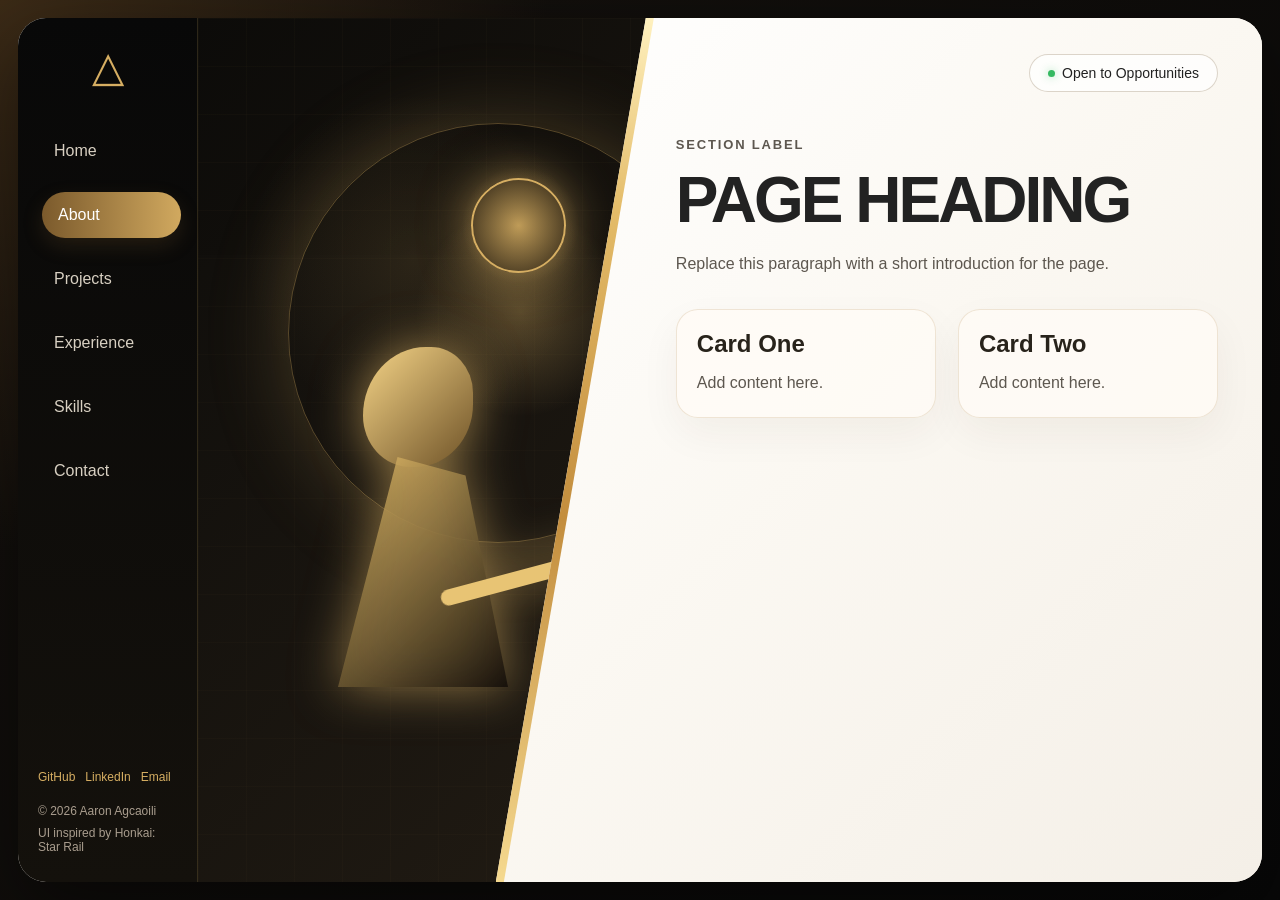
==== about.html @ 5feaa180 ""Forgot to stage the following change"" ====
<!DOCTYPE html>
<html lang="en">
<head>
  <meta charset="UTF-8" />
  <meta name="viewport" content="width=device-width, initial-scale=1.0" />

  <meta
    name="description"
    content="Aaron Agcaoili's computer science and cybersecurity portfolio."
  />

  <title>About | Aaron Agcaoili</title>

  <link rel="stylesheet" href="styles.css" />
</head>

<body>
  <main class="portfolio-shell">
    <aside class="sidebar">
      <a class="logo" href="index.html" aria-label="Return to homepage">
        △
      </a>

      <nav class="nav" aria-label="Main navigation">
        <a href="index.html">Home</a>
        <a href="about.html" class="active">About</a>
        <a href="projects.html">Projects</a>
        <a href="experience.html">Experience</a>
        <a href="skills.html">Skills</a>
        <a href="contact.html">Contact</a>
      </nav>

      <div class="sidebar-footer">
        <div class="socials">
          <a
            href="https://github.com/Iamironman15"
            target="_blank"
            rel="noopener noreferrer"
          >
            GitHub
          </a>

          <a
            href="https://www.linkedin.com/in/aaronagcaoili/"
            target="_blank"
            rel="noopener noreferrer"
          >
            LinkedIn
          </a>

          <a href="mailto:aaron08831@gmail.com">
            Email
          </a>
        </div>

        <p>© 2026 Aaron Agcaoili</p>
        <p>UI inspired by Honkai: Star Rail</p>
      </div>
    </aside>

    <section class="hero-art" aria-hidden="true">
      <div class="hero-glow"></div>
      <div class="orb"></div>

      <div class="figure">
        <div class="head"></div>
        <div class="body"></div>
        <div class="arm"></div>
      </div>
    </section>

    <section class="content-panel">
      <div class="page-content">
        <div class="status">
          <span class="status-dot" aria-hidden="true"></span>
          Open to Opportunities
        </div>

        <header class="page-header">
          <p class="page-eyebrow">SECTION LABEL</p>

          <h1>PAGE HEADING</h1>

          <p>
            Replace this paragraph with a short introduction for the page.
          </p>
        </header>

        <section class="page-grid">
          <article class="page-card">
            <h2>Card One</h2>
            <p>
              Add content here.
            </p>
          </article>

          <article class="page-card">
            <h2>Card Two</h2>
            <p>
              Add content here.
            </p>
          </article>
        </section>
      </div>
    </section>
  </main>

  <script src="script.js"></script>
</body>
</html>
---- styles.css ----
:root {
  --sidebar-width: 180px;
  --hero-width: 36%;
  --diag-offset: 150px;
  --diag-line-width: 8px;
  --shell-radius: 28px;

  --page-bg-light: #ffffff;

  --right-panel-bg:
    linear-gradient(
      135deg,
      #ffffff 0%,
      #fbf8f2 45%,
      #f4efe7 100%
    );

  --gold-1: #fff1bf;
  --gold-2: #e4bc69;
  --gold-3: #c38d3d;
  --gold-4: #f5d98f;

  --gold-main: #d6ae62;
  --gold-dark: #7b5a2c;
  --gold-soft: rgba(214, 174, 98, 0.3);

  --text-dark: #222222;
  --text-medium: #5d574f;
  --card-background: rgba(255, 252, 246, 0.78);
  --card-border: rgba(166, 125, 58, 0.18);
}

/* ------------------------------
   Global styles
------------------------------ */

* {
  box-sizing: border-box;
  margin: 0;
  padding: 0;
}

html {
  min-width: 320px;
  scroll-behavior: smooth;
  scrollbar-width: none;
}

body {
  min-width: 320px;
  min-height: 100vh;
  padding: 18px;

  font-family: Arial, Helvetica, sans-serif;
  color: #1f1f1f;

  background:
    radial-gradient(
      circle at top left,
      #3b2a16,
      transparent 35%
    ),
    linear-gradient(
      135deg,
      #15110d,
      #080808
    );

  overflow-x: hidden;
  -ms-overflow-style: none;
}

html::-webkit-scrollbar,
body::-webkit-scrollbar {
  display: none;
}

a {
  color: inherit;
  text-decoration: none;
}

button,
a {
  -webkit-tap-highlight-color: transparent;
}

img,
video,
svg {
  display: block;
  max-width: 100%;
}

/* ------------------------------
   Main shell
------------------------------ */

.portfolio-shell {
  position: relative;

  display: grid;
  grid-template-columns:
    var(--sidebar-width)
    var(--hero-width)
    minmax(0, 1fr);

  min-height: calc(100vh - 36px);

  overflow: hidden;
  border: none;
  border-radius: var(--shell-radius);

  background: var(--right-panel-bg);

  box-shadow:
    0 30px 80px rgba(0, 0, 0, 0.45);
}

/* Gold diagonal boundary line */

.portfolio-shell::after {
  content: "";

  position: absolute;
  z-index: 30;

  top: 0;
  bottom: 0;

  left:
    calc(
      var(--sidebar-width)
      + var(--hero-width)
      - var(--diag-offset)
    );

  width:
    calc(
      var(--diag-offset)
      + var(--diag-line-width)
    );

  pointer-events: none;

  background:
    linear-gradient(
      180deg,
      var(--gold-1) 0%,
      var(--gold-2) 22%,
      var(--gold-3) 58%,
      var(--gold-4) 100%
    );

  clip-path:
    polygon(
      calc(100% - var(--diag-line-width)) 0,
      100% 0,
      var(--diag-line-width) 100%,
      0 100%
    );

  filter:
    drop-shadow(
      0 0 8px rgba(214, 174, 98, 0.45)
    )
    drop-shadow(
      0 0 18px rgba(214, 174, 98, 0.2)
    );
}

/* ------------------------------
   Sidebar
------------------------------ */

.sidebar {
  position: relative;
  z-index: 20;

  display: flex;
  flex-direction: column;

  min-width: 0;
  padding: 28px 20px;

  color: #f5ead7;

  background:
    linear-gradient(
      180deg,
      #080808,
      #14110c
    );

  border-right:
    1px solid rgba(212, 175, 100, 0.18);
}

.logo {
  display: block;

  margin-bottom: 40px;

  color: var(--gold-main);
  font-size: 42px;
  line-height: 1;
  text-align: center;

  transition:
    color 0.2s ease,
    transform 0.2s ease;
}

.logo:hover {
  color: var(--gold-1);
  transform: scale(1.08);
}

.nav {
  display: flex;
  flex-direction: column;
  gap: 18px;
}

.nav a {
  padding: 14px 16px;

  border-radius: 999px;

  color: #d8d0c2;

  transition:
    background 0.2s ease,
    color 0.2s ease,
    transform 0.2s ease,
    box-shadow 0.2s ease;
}

.nav a:hover,
.nav a.active {
  color: #ffffff;

  background:
    linear-gradient(
      90deg,
      #7b5a2c,
      #d1a95f
    );

  transform: translateX(4px);

  box-shadow:
    0 8px 20px rgba(123, 90, 44, 0.22);
}

.nav a:focus-visible,
.logo:focus-visible,
.socials a:focus-visible {
  outline: 2px solid var(--gold-2);
  outline-offset: 4px;
}

.sidebar-footer {
  margin-top: auto;

  color: #a99d8e;
  font-size: 12px;
}

.sidebar-footer p {
  margin-top: 8px;
}

.socials {
  display: flex;
  flex-wrap: wrap;
  gap: 10px;

  margin-bottom: 20px;
}

.socials a {
  color: var(--gold-main);

  transition:
    color 0.2s ease,
    transform 0.2s ease;
}

.socials a:hover {
  color: var(--gold-1);
  transform: translateY(-1px);
}

/* ------------------------------
   Hero art
------------------------------ */

.hero-art {
  position: relative;
  z-index: 1;

  min-width: 0;
  overflow: hidden;

  background:
    radial-gradient(
      circle at 72% 24%,
      rgba(214, 174, 98, 0.35),
      transparent 8%
    ),
    radial-gradient(
      circle at 72% 34%,
      rgba(214, 174, 98, 0.32),
      transparent 16%
    ),
    radial-gradient(
      circle at 48% 28%,
      rgba(214, 174, 98, 0.12),
      transparent 25%
    ),
    linear-gradient(
      135deg,
      #0d0c0a,
      #211b13
    );
}

.hero-art::before {
  content: "";

  position: absolute;
  inset: 0;

  background-image:
    linear-gradient(
      rgba(214, 174, 98, 0.08) 1px,
      transparent 1px
    ),
    linear-gradient(
      90deg,
      rgba(214, 174, 98, 0.08) 1px,
      transparent 1px
    );

  background-size: 48px 48px;
  opacity: 0.3;
}

.hero-glow {
  position: absolute;

  top: 105px;
  left: 90px;

  width: 420px;
  height: 420px;

  border:
    1px solid rgba(214, 174, 98, 0.35);
  border-radius: 50%;

  box-shadow:
    0 0 80px rgba(214, 174, 98, 0.25);
}

.orb {
  position: absolute;

  top: 160px;
  right: 80px;

  width: 95px;
  height: 95px;

  border: 2px solid var(--gold-main);
  border-radius: 50%;

  background:
    radial-gradient(
      circle,
      rgba(214, 174, 98, 0.8),
      rgba(45, 35, 20, 0.9)
    );

  box-shadow:
    0 0 50px rgba(214, 174, 98, 0.7);
}

.figure {
  position: absolute;

  left: 95px;
  bottom: 115px;

  width: 260px;
  height: 420px;

  filter:
    drop-shadow(
      0 0 25px rgba(214, 174, 98, 0.7)
    );
}

.head {
  width: 110px;
  height: 120px;

  margin-left: 70px;

  border-radius: 60% 40% 55% 45%;

  background:
    linear-gradient(
      135deg,
      #f5d487,
      #6e5227
    );
}

.body {
  width: 170px;
  height: 230px;

  margin-top: -10px;
  margin-left: 45px;

  background:
    linear-gradient(
      135deg,
      rgba(242, 200, 111, 0.8),
      rgba(20, 15, 10, 0.9)
    );

  clip-path:
    polygon(
      35% 0,
      75% 8%,
      100% 100%,
      0 100%
    );
}

.arm {
  width: 190px;
  height: 16px;

  margin-top: -120px;
  margin-left: 145px;

  border-radius: 999px;

  background: #e8c474;

  transform: rotate(-15deg);
}

/* ------------------------------
   Right content panel
------------------------------ */

.content-panel {
  position: relative;
  z-index: 5;

  min-width: 0;
  margin-left: calc(-1 * var(--diag-offset));

  overflow: hidden;

  background: var(--right-panel-bg);

  clip-path:
    polygon(
      var(--diag-offset) 0,
      100% 0,
      100% 100%,
      0 100%
    );
}

.content-inner {
  position: relative;
  z-index: 6;

  min-width: 0;
  min-height: 100%;

  padding: 36px 44px 36px 180px;
}

/* ------------------------------
   Diagonal staircase alignment
------------------------------ */

.diagonal-step {
  transition:
    margin-left 0.2s ease;
}

.step-1 {
  max-width: calc(100% - 52px);
  margin-left: 12px;
}

.step-2 {
  max-width: calc(100% + 48px);
  margin-left: -48px;
}

.step-3 {
  max-width: calc(100% + 72px);
  margin-left: -90px;
}

/* ------------------------------
   Status pill
------------------------------ */

.status {
  display: flex;
  align-items: center;
  gap: 7px;

  width: fit-content;
  margin-left: auto;
  padding: 10px 18px;

  border:
    1px solid rgba(115, 90, 49, 0.25);
  border-radius: 999px;

  background:
    rgba(255, 255, 255, 0.72);

  color: #222222;
  font-size: 14px;
}

.status-dot {
  width: 7px;
  height: 7px;

  border-radius: 50%;

  background: #35b961;

  box-shadow:
    0 0 8px rgba(53, 185, 97, 0.45);
}

/* ------------------------------
   Introduction
------------------------------ */

.intro {
  max-width: 720px;
  margin-top: 42px;
}

.intro h1 {
  color: var(--text-dark);

  font-size:
    clamp(
      54px,
      5.2vw,
      86px
    );

  line-height: 0.95;
  letter-spacing: -4px;
}

.intro h2 {
  display: inline-block;

  margin: 18px 0;
  padding: 8px 28px;

  border-left: 8px solid #c59a55;

  background:
    linear-gradient(
      90deg,
      #111111,
      #332819
    );

  color: var(--gold-main);
  font-size: 18px;
}

.intro p {
  max-width: 680px;

  color: var(--text-medium);
  line-height: 1.6;
}

/* ------------------------------
   Shared card styles
------------------------------ */

.card-section,
.skills-card,
.contact-card,
.page-card {
  margin-top: 28px;
  padding: 20px;

  border: 1px solid var(--card-border);
  border-radius: 22px;

  background: var(--card-background);

  box-shadow:
    0 16px 40px rgba(55, 40, 20, 0.05);
}

.card-section {
  margin-top: 30px;
}

.section-header,
.mini-card-header {
  display: flex;
  justify-content: space-between;
  align-items: center;
  gap: 20px;

  margin-bottom: 18px;
}

.section-header h3,
.mini-card-header h3,
.skills-card h3,
.contact-card h3 {
  color: #28231b;
}

.section-header a,
.mini-card-header a {
  color: var(--gold-dark);
  font-size: 14px;
  white-space: nowrap;

  transition:
    color 0.2s ease,
    transform 0.2s ease;
}

.section-header a:hover,
.mini-card-header a:hover {
  color: #b17b31;
  transform: translateX(3px);
}

/* ------------------------------
   Featured projects
------------------------------ */

.project-grid {
  display: grid;
  grid-template-columns:
    repeat(3, minmax(0, 1fr));

  gap: 18px;
}

.project-card {
  display: block;
  min-width: 0;

  overflow: hidden;

  border:
    1px solid rgba(166, 125, 58, 0.18);
  border-radius: 16px;

  background: #fbf8f0;

  transition:
    transform 0.25s ease,
    box-shadow 0.25s ease,
    border-color 0.25s ease;
}

.project-card:hover {
  border-color:
    rgba(195, 141, 61, 0.45);

  transform: translateY(-5px);

  box-shadow:
    0 16px 30px rgba(55, 40, 20, 0.12);
}

.project-card:focus-visible {
  outline: 3px solid var(--gold-2);
  outline-offset: 4px;
}

.project-image {
  display: grid;
  place-items: center;

  height: 110px;

  background:
    radial-gradient(
      circle,
      rgba(214, 174, 98, 0.25),
      transparent 40%
    ),
    linear-gradient(
      135deg,
      #0e0d0b,
      #241c12
    );

  color: var(--gold-main);
  font-size: 42px;
}

.project-card-content {
  display: flex;
  flex-direction: column;

  min-height: 150px;
}

.project-card h4 {
  padding: 14px 14px 6px;
}

.project-card p {
  flex: 1;

  padding: 0 14px 12px;

  color: #5f5a52;
  font-size: 14px;
  line-height: 1.4;
}

.tags {
  display: flex;
  flex-wrap: wrap;
  gap: 8px;

  padding: 0 14px 14px;
}

.tags span {
  padding: 5px 9px;

  border-radius: 999px;

  background: #eee5d7;

  color: #4c4030;
  font-size: 12px;
}

/* ------------------------------
   Skills and contact preview
------------------------------ */

.lower-grid {
  display: grid;
  grid-template-columns:
    minmax(0, 1.6fr)
    minmax(250px, 1fr);

  gap: 22px;
}

.skill {
  display: flex;
  justify-content: space-between;
  gap: 16px;

  padding: 14px 0;

  border-bottom:
    1px solid rgba(166, 125, 58, 0.12);
}

.skill:last-child {
  border-bottom: none;
}

.skill p {
  margin-top: 4px;

  color: #5f5a52;
  font-size: 14px;
}

.skill span {
  color: var(--gold-dark);
  font-weight: bold;
}

.contact-card p {
  margin: 14px 0;

  color: #5f5a52;
  line-height: 1.5;
}

.primary-btn,
.secondary-btn {
  display: block;

  margin-top: 12px;
  padding: 14px 18px;

  border-radius: 8px;

  text-align: center;
  font-weight: bold;

  transition:
    transform 0.2s ease,
    box-shadow 0.2s ease,
    background 0.2s ease,
    color 0.2s ease;
}

.primary-btn {
  background: #111111;
  color: var(--gold-main);
}

.primary-btn:hover {
  color: var(--gold-1);

  transform: translateY(-2px);

  box-shadow:
    0 10px 22px rgba(0, 0, 0, 0.18);
}

.secondary-btn {
  border: 1px solid var(--gold-dark);

  color: #2a241c;
}

.secondary-btn:hover {
  background:
    rgba(214, 174, 98, 0.12);

  transform: translateY(-2px);
}

.primary-btn:focus-visible,
.secondary-btn:focus-visible {
  outline: 3px solid var(--gold-2);
  outline-offset: 3px;
}

/* ------------------------------
   Reusable styles for other pages
------------------------------ */

.page-content {
  min-width: 0;
  min-height: 100%;

  padding: 36px 44px 50px 180px;
}

.page-header {
  max-width: 850px;
  margin-top: 42px;
  margin-bottom: 32px;
}

.page-eyebrow {
  margin-bottom: 12px;

  color: var(--gold-dark);

  font-size: 13px;
  font-weight: bold;
  letter-spacing: 0.14em;
  text-transform: uppercase;
}

.page-header h1 {
  margin-bottom: 18px;

  color: var(--text-dark);

  font-size:
    clamp(
      44px,
      5vw,
      76px
    );

  line-height: 1;
  letter-spacing: -3px;
}

.page-header p {
  max-width: 720px;

  color: var(--text-medium);
  line-height: 1.7;
}

.page-grid {
  display: grid;
  grid-template-columns:
    repeat(2, minmax(0, 1fr));

  gap: 22px;
}

.page-card {
  margin-top: 0;
}

.page-card h2 {
  margin-bottom: 12px;

  color: #28231b;
}

.page-card h3 {
  margin-bottom: 8px;

  color: #28231b;
}

.page-card p {
  color: var(--text-medium);
  line-height: 1.65;
}

.full-width-card {
  grid-column: 1 / -1;
}

/* Preserve anchor positioning on project pages */

[id] {
  scroll-margin-top: 24px;
}

/* ------------------------------
   Tablet layout
------------------------------ */

@media (max-width: 1100px) {
  .portfolio-shell {
    grid-template-columns:
      150px
      minmax(0, 1fr);
  }

  .portfolio-shell::after {
    display: none;
  }

  .hero-art {
    display: none;
  }

  .content-panel {
    margin-left: 0;
    clip-path: none;
  }

  .content-inner,
  .page-content {
    padding: 28px 24px;
  }

  .project-grid {
    grid-template-columns: 1fr;
  }

  .project-card-content {
    min-height: auto;
  }

  .step-1,
  .step-2,
  .step-3 {
    max-width: 100%;
    margin-left: 0;
  }

  .page-header {
    margin-top: 34px;
  }
}

/* ------------------------------
   Smaller tablet layout
------------------------------ */

@media (max-width: 900px) {
  .lower-grid,
  .page-grid {
    grid-template-columns: 1fr;
  }

  .full-width-card {
    grid-column: auto;
  }
}

/* ------------------------------
   Mobile layout
------------------------------ */

@media (max-width: 760px) {
  body {
    padding: 0;
  }

  .portfolio-shell {
    min-height: 100vh;

    grid-template-columns: 1fr;

    border-radius: 0;
  }

  .sidebar {
    display: none;
  }

  .content-inner,
  .page-content {
    padding: 28px 20px;
  }

  .intro {
    margin-top: 34px;
  }

  .intro h1 {
    font-size: 48px;
    letter-spacing: -2px;
  }

  .intro h2 {
    padding: 8px 16px;

    font-size: 15px;
  }

  .status {
    padding: 8px 13px;

    font-size: 12px;
  }

  .section-header,
  .mini-card-header {
    align-items: flex-start;
  }

  .page-header h1 {
    font-size: 46px;
    letter-spacing: -2px;
  }
}

/* ------------------------------
   Very small screens
------------------------------ */

@media (max-width: 420px) {
  .content-inner,
  .page-content {
    padding: 24px 14px;
  }

  .intro h1,
  .page-header h1 {
    font-size: 40px;
  }

  .intro h2 {
    width: 100%;

    line-height: 1.4;
  }

  .card-section,
  .skills-card,
  .contact-card,
  .page-card {
    padding: 16px;

    border-radius: 17px;
  }
}

/* ------------------------------
   Reduced-motion accessibility
------------------------------ */

@media (prefers-reduced-motion: reduce) {
  html {
    scroll-behavior: auto;
  }

  *,
  *::before,
  *::after {
    scroll-behavior: auto !important;
    transition-duration: 0.01ms !important;
    animation-duration: 0.01ms !important;
    animation-iteration-count: 1 !important;
  }
}
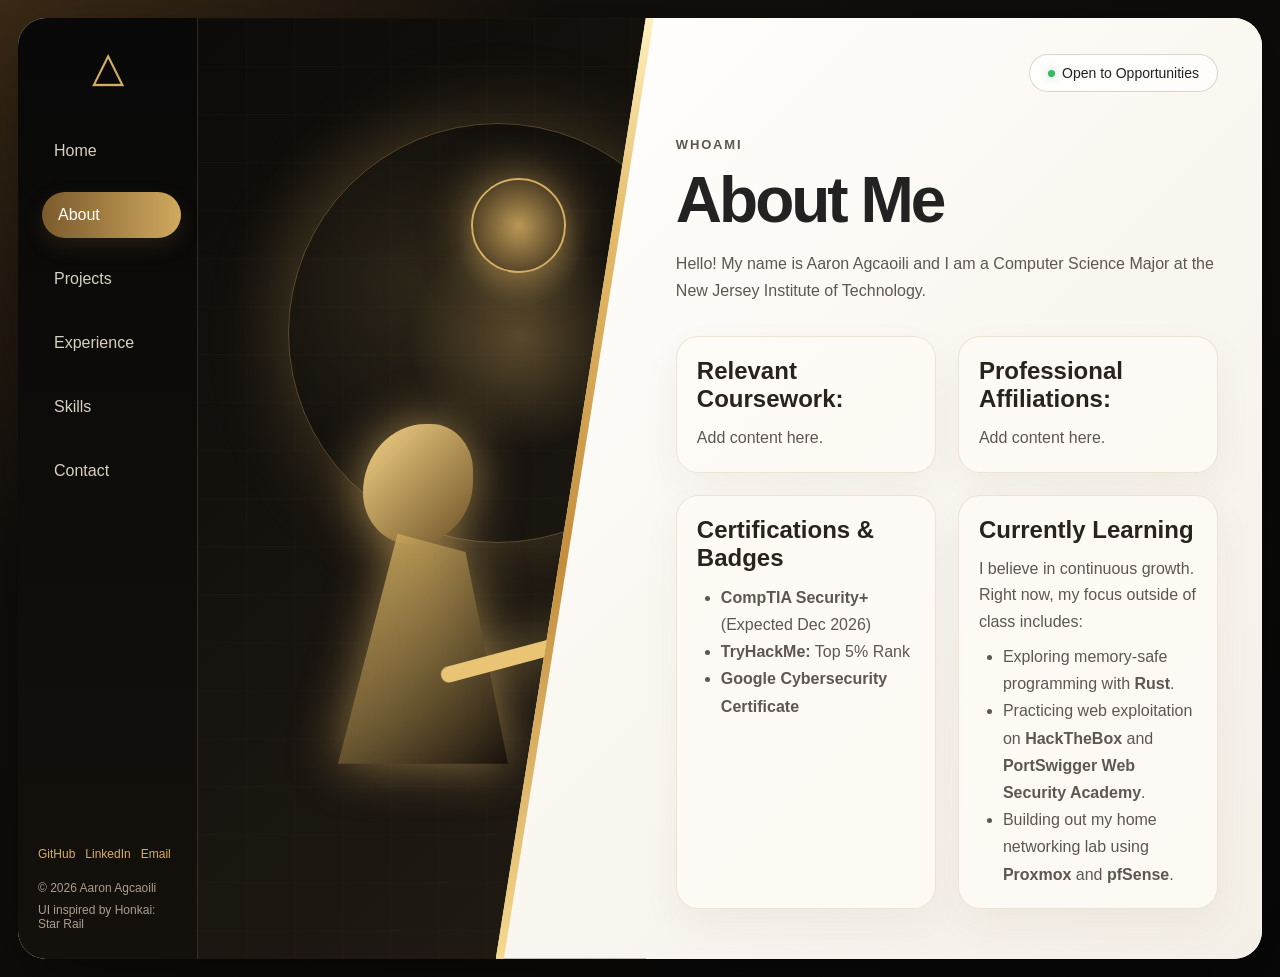
==== commit 78cc0f43: "update 9/20" ====
--- a/about.html
+++ b/about.html
@@ -77,29 +77,53 @@
         </div>
 
         <header class="page-header">
-          <p class="page-eyebrow">SECTION LABEL</p>
+          <p class="page-eyebrow">whoami</p>
 
-          <h1>PAGE HEADING</h1>
+          <h1>About Me</h1>
 
           <p>
-            Replace this paragraph with a short introduction for the page.
+            Hello! My name is Aaron Agcaoili and I am a Computer Science Major at the New Jersey Institute of Technology. 
+            
           </p>
         </header>
 
         <section class="page-grid">
           <article class="page-card">
-            <h2>Card One</h2>
+            <h2>Relevant Coursework:</h2>
             <p>
               Add content here.
             </p>
           </article>
 
           <article class="page-card">
-            <h2>Card Two</h2>
+            <h2>Professional Affiliations:</h2>
             <p>
               Add content here.
             </p>
           </article>
+
+          <!-- Add these inside your <section class="page-grid">, below your Coursework and Affiliations -->
+
+<article class="page-card">
+  <h2>Certifications & Badges</h2>
+  <ul>
+    <li><strong>CompTIA Security+</strong> (Expected Dec 2026)</li>
+    <li><strong>TryHackMe:</strong> Top 5% Rank</li>
+    <li><strong>Google Cybersecurity Certificate</strong></li>
+  </ul>
+</article>
+
+<article class="page-card">
+  <h2>Currently Learning</h2>
+  <p>
+    I believe in continuous growth. Right now, my focus outside of class includes:
+  </p>
+  <ul>
+    <li>Exploring memory-safe programming with <strong>Rust</strong>.</li>
+    <li>Practicing web exploitation on <strong>HackTheBox</strong> and <strong>PortSwigger Web Security Academy</strong>.</li>
+    <li>Building out my home networking lab using <strong>Proxmox</strong> and <strong>pfSense</strong>.</li>
+  </ul>
+</article>
         </section>
       </div>
     </section>
--- a/styles.css
+++ b/styles.css
@@ -906,7 +906,9 @@
   letter-spacing: -3px;
 }
 
-.page-header p {
+.page-header p, 
+.page-card ul,
+.page-card li {
   max-width: 720px;
 
   color: var(--text-medium);
@@ -940,6 +942,11 @@
 .page-card p {
   color: var(--text-medium);
   line-height: 1.65;
+}
+
+.page-card ul {
+  padding-left: 1.5rem;
+  margin-top: 0.5rem;
 }
 
 .full-width-card {
